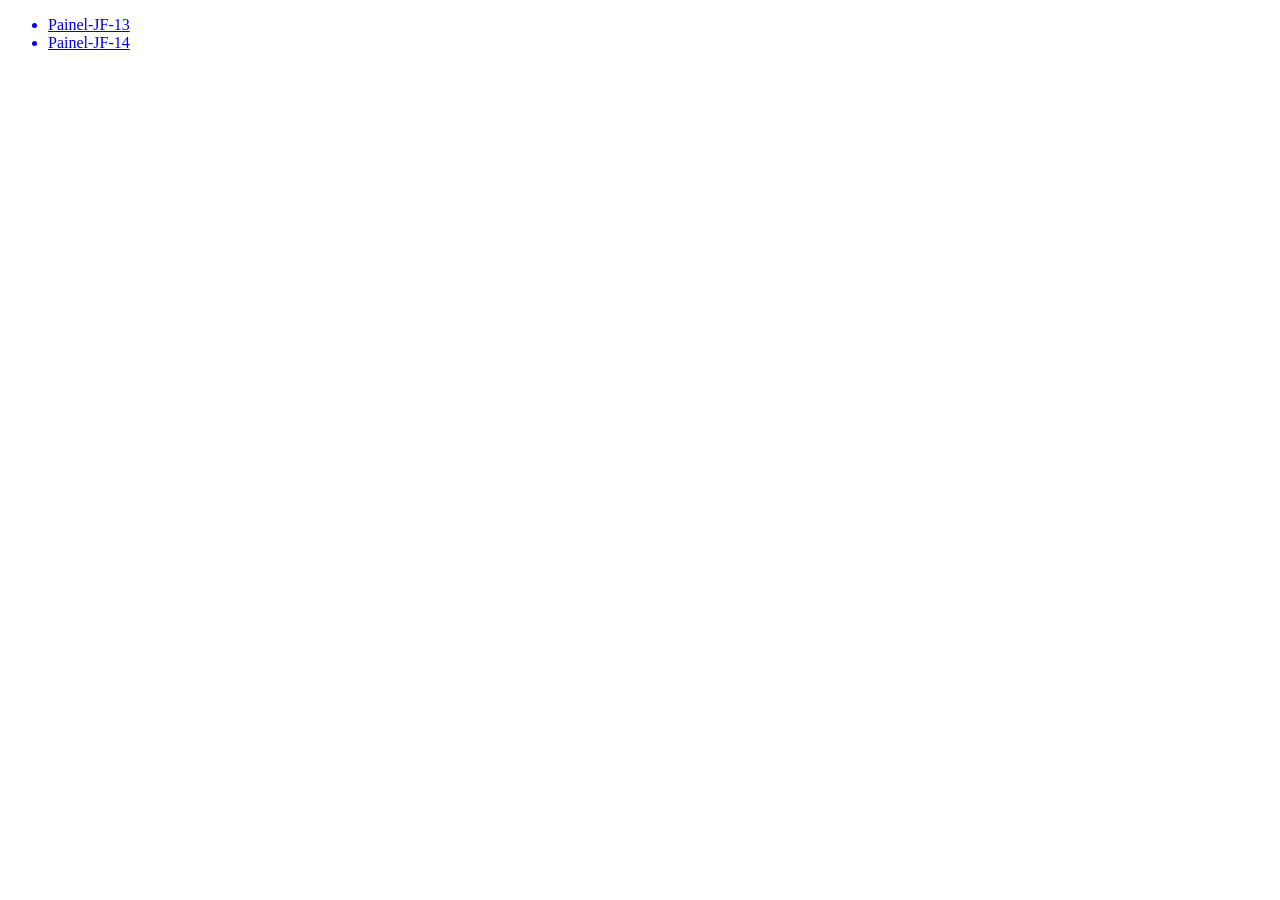
==== index.html @ 301e7f15 "feat: textContent e dataset — painel exibe dados dinamicos do colaborador" ====
<!DOCTYPE html>
<html lang="en">
<head>
    <meta charset="UTF-8">
    <meta name="viewport" content="width=device-width, initial-scale=1.0">
    <title>Hub Painel-JF</title>
    <link rel="stylesheet" href="style.css">
</head>
<body>
    <ul>
        <a href="painel-jf-13/index.html">
            <li>Painel-JF-13</li>
        </a>
        <a href="painel-jf-14/index.html">
            <li>Painel-JF-14</li>
        </a>
    </ul>
</body>
</html>
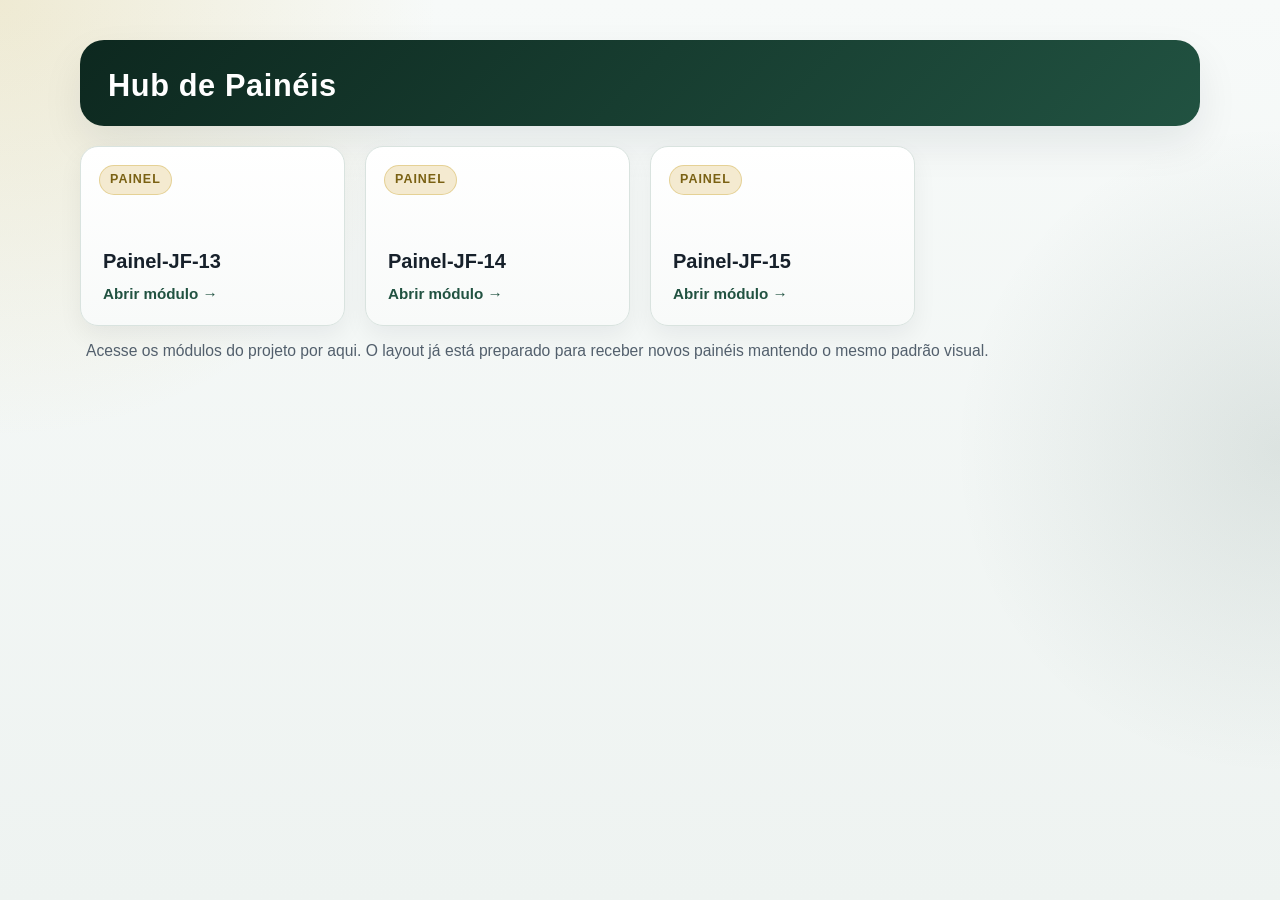
==== commit 1791d5f6: "Atualizando as pagina de home e adicionando o painel-jf-15" ====
--- a/index.html
+++ b/index.html
@@ -1,5 +1,5 @@
 <!DOCTYPE html>
-<html lang="en">
+<html lang="pt-BR">
 <head>
     <meta charset="UTF-8">
     <meta name="viewport" content="width=device-width, initial-scale=1.0">
@@ -14,6 +14,13 @@
         <a href="painel-jf-14/index.html">
             <li>Painel-JF-14</li>
         </a>
+        <a href="painel-jf-15/index.html">
+            <li>Painel-JF-15</li>
+        </a>
+        <!--
+          Para adicionar novos painéis, copie uma das linhas abaixo:
+          <a href="painel-jf-15/index.html"><li>Painel-JF-15</li></a>
+        -->
     </ul>
 </body>
-</html>+</html>
--- a/style.css
+++ b/style.css
@@ -0,0 +1,300 @@
+/* =========================================================
+   HUB DE PAINÉIS — STYLE BASE REUTILIZÁVEL
+   ---------------------------------------------------------
+   Objetivo:
+   - servir como estilo padrão da raiz do projeto
+   - facilitar a adição de novos painéis no futuro
+   - manter identidade visual próxima dos painéis internos
+
+   Como usar no futuro:
+   1) adicione um novo <a> dentro da <ul>
+   2) coloque o nome do painel dentro do <li>
+   3) o card seguirá o mesmo padrão visual automaticamente
+
+   Exemplo:
+   <a href="painel-jf-15/index.html"><li>Painel-JF-15</li></a>
+   ========================================================= */
+
+:root {
+  /* Paleta principal inspirada nos painéis */
+  --color-primary: #163a2f;
+  --color-primary-strong: #0d281f;
+  --color-primary-soft: #215241;
+  --color-accent: #c9a227;
+  --color-accent-soft: #f4ead0;
+
+  /* Neutros */
+  --color-bg: #f4f7f6;
+  --color-surface: #ffffff;
+  --color-surface-muted: #f8faf9;
+  --color-border: #d9e3df;
+  --color-text: #17212b;
+  --color-text-soft: #53606d;
+  --color-text-inverse: #ffffff;
+
+  /* Estados */
+  --color-success: #1f8f4d;
+  --color-shadow: 0 18px 40px rgba(15, 23, 42, 0.08);
+  --color-shadow-soft: 0 10px 24px rgba(15, 23, 42, 0.06);
+
+  /* Layout */
+  --radius-lg: 24px;
+  --radius-md: 18px;
+  --radius-sm: 12px;
+  --container-width: 1120px;
+  --gap: 1.25rem;
+
+  /* Tipografia */
+  --font-base: 'Segoe UI', Inter, Arial, sans-serif;
+}
+
+* {
+  box-sizing: border-box;
+  margin: 0;
+  padding: 0;
+}
+
+html {
+  scroll-behavior: smooth;
+}
+
+body {
+  min-height: 100vh;
+  font-family: var(--font-base);
+  color: var(--color-text);
+  background:
+    radial-gradient(circle at top left, rgba(201, 162, 39, 0.18), transparent 28%),
+    radial-gradient(circle at right center, rgba(22, 58, 47, 0.10), transparent 24%),
+    linear-gradient(180deg, #f7faf9 0%, #eef3f1 100%);
+  padding: 40px 20px;
+}
+
+/* ---------------------------------------------------------
+   ESTRUTURA AUTOMÁTICA SEM DEPENDER DE CLASSES NO HTML
+   --------------------------------------------------------- */
+body > ul {
+  list-style: none;
+  max-width: var(--container-width);
+  margin: 0 auto;
+  display: grid;
+  grid-template-columns: repeat(auto-fit, minmax(260px, 1fr));
+  gap: var(--gap);
+  position: relative;
+}
+
+body > ul::before {
+  content: 'Hub de Painéis';
+  grid-column: 1 / -1;
+  display: block;
+  background:
+    linear-gradient(135deg, var(--color-primary-strong), var(--color-primary-soft));
+  color: var(--color-text-inverse);
+  border-radius: var(--radius-lg);
+  padding: 28px 28px 22px;
+  box-shadow: var(--color-shadow);
+  font-size: clamp(1.6rem, 2.4vw, 2.2rem);
+  font-weight: 800;
+  letter-spacing: 0.02em;
+}
+
+body > ul::after {
+  content: 'Acesse os módulos do projeto por aqui. O layout já está preparado para receber novos painéis mantendo o mesmo padrão visual.';
+  grid-column: 1 / -1;
+  margin-top: -8px;
+  margin-bottom: 8px;
+  color: var(--color-text-soft);
+  font-size: 0.98rem;
+  line-height: 1.6;
+  padding: 0 6px;
+}
+
+body > ul > a {
+  text-decoration: none;
+  color: inherit;
+  display: block;
+  position: relative;
+  isolation: isolate;
+}
+
+body > ul > a li {
+  list-style: none;
+  min-height: 180px;
+  background: linear-gradient(180deg, var(--color-surface) 0%, var(--color-surface-muted) 100%);
+  border: 1px solid var(--color-border);
+  border-radius: var(--radius-md);
+  box-shadow: var(--color-shadow-soft);
+  padding: 22px;
+  display: flex;
+  flex-direction: column;
+  justify-content: flex-end;
+  gap: 10px;
+  position: relative;
+  overflow: hidden;
+  transition: transform 0.22s ease, box-shadow 0.22s ease, border-color 0.22s ease;
+}
+
+body > ul > a li::before {
+  content: 'Painel';
+  position: absolute;
+  top: 18px;
+  left: 18px;
+  background: var(--color-accent-soft);
+  color: #7a6113;
+  border: 1px solid rgba(201, 162, 39, 0.35);
+  padding: 6px 10px;
+  border-radius: 999px;
+  font-size: 0.78rem;
+  font-weight: 700;
+  text-transform: uppercase;
+  letter-spacing: 0.08em;
+}
+
+body > ul > a li::after {
+  content: 'Abrir módulo →';
+  font-size: 0.95rem;
+  color: var(--color-primary-soft);
+  font-weight: 700;
+}
+
+body > ul > a li {
+  font-size: 1.25rem;
+  font-weight: 800;
+  line-height: 1.25;
+}
+
+body > ul > a:hover li,
+body > ul > a:focus-visible li {
+  transform: translateY(-6px);
+  box-shadow: 0 22px 45px rgba(15, 23, 42, 0.12);
+  border-color: rgba(22, 58, 47, 0.22);
+}
+
+body > ul > a:focus-visible {
+  outline: none;
+}
+
+body > ul > a:focus-visible li {
+  box-shadow:
+    0 0 0 4px rgba(201, 162, 39, 0.22),
+    0 22px 45px rgba(15, 23, 42, 0.12);
+}
+
+/* ---------------------------------------------------------
+   VERSÃO PREPARADA PARA QUANDO VOCÊ QUISER EVOLUIR O HTML
+   ---------------------------------------------------------
+   Se depois você trocar a estrutura para classes como:
+   .hub, .hub__hero, .hub__grid, .hub-card...
+   este CSS já terá uma base pronta.
+   --------------------------------------------------------- */
+
+.hub {
+  max-width: var(--container-width);
+  margin: 0 auto;
+}
+
+.hub__hero {
+  background: linear-gradient(135deg, var(--color-primary-strong), var(--color-primary-soft));
+  border-radius: var(--radius-lg);
+  padding: 28px;
+  box-shadow: var(--color-shadow);
+  color: var(--color-text-inverse);
+  margin-bottom: 20px;
+}
+
+.hub__eyebrow {
+  display: inline-block;
+  margin-bottom: 12px;
+  background: rgba(255, 255, 255, 0.12);
+  border: 1px solid rgba(255, 255, 255, 0.14);
+  padding: 6px 12px;
+  border-radius: 999px;
+  font-size: 0.78rem;
+  text-transform: uppercase;
+  letter-spacing: 0.08em;
+  font-weight: 700;
+}
+
+.hub__title {
+  font-size: clamp(1.8rem, 2.8vw, 2.6rem);
+  font-weight: 800;
+  margin-bottom: 8px;
+}
+
+.hub__description {
+  max-width: 760px;
+  color: rgba(255, 255, 255, 0.82);
+  line-height: 1.6;
+}
+
+.hub__grid {
+  display: grid;
+  grid-template-columns: repeat(auto-fit, minmax(260px, 1fr));
+  gap: var(--gap);
+}
+
+.hub-card {
+  background: linear-gradient(180deg, var(--color-surface) 0%, var(--color-surface-muted) 100%);
+  border: 1px solid var(--color-border);
+  border-radius: var(--radius-md);
+  box-shadow: var(--color-shadow-soft);
+  padding: 22px;
+  text-decoration: none;
+  color: inherit;
+  display: flex;
+  flex-direction: column;
+  gap: 12px;
+  min-height: 200px;
+  transition: transform 0.22s ease, box-shadow 0.22s ease, border-color 0.22s ease;
+}
+
+.hub-card:hover,
+.hub-card:focus-visible {
+  transform: translateY(-6px);
+  box-shadow: 0 22px 45px rgba(15, 23, 42, 0.12);
+  border-color: rgba(22, 58, 47, 0.22);
+}
+
+.hub-card__tag {
+  align-self: flex-start;
+  background: var(--color-accent-soft);
+  color: #7a6113;
+  border: 1px solid rgba(201, 162, 39, 0.35);
+  border-radius: 999px;
+  padding: 6px 10px;
+  font-size: 0.78rem;
+  font-weight: 700;
+  text-transform: uppercase;
+  letter-spacing: 0.08em;
+}
+
+.hub-card__title {
+  font-size: 1.2rem;
+  font-weight: 800;
+}
+
+.hub-card__text {
+  color: var(--color-text-soft);
+  line-height: 1.55;
+  flex: 1;
+}
+
+.hub-card__action {
+  color: var(--color-primary-soft);
+  font-weight: 700;
+}
+
+@media (max-width: 640px) {
+  body {
+    padding: 22px 14px;
+  }
+
+  body > ul::before {
+    padding: 22px 20px 18px;
+    border-radius: 20px;
+  }
+
+  body > ul > a li {
+    min-height: 150px;
+    padding: 20px;
+  }
+}
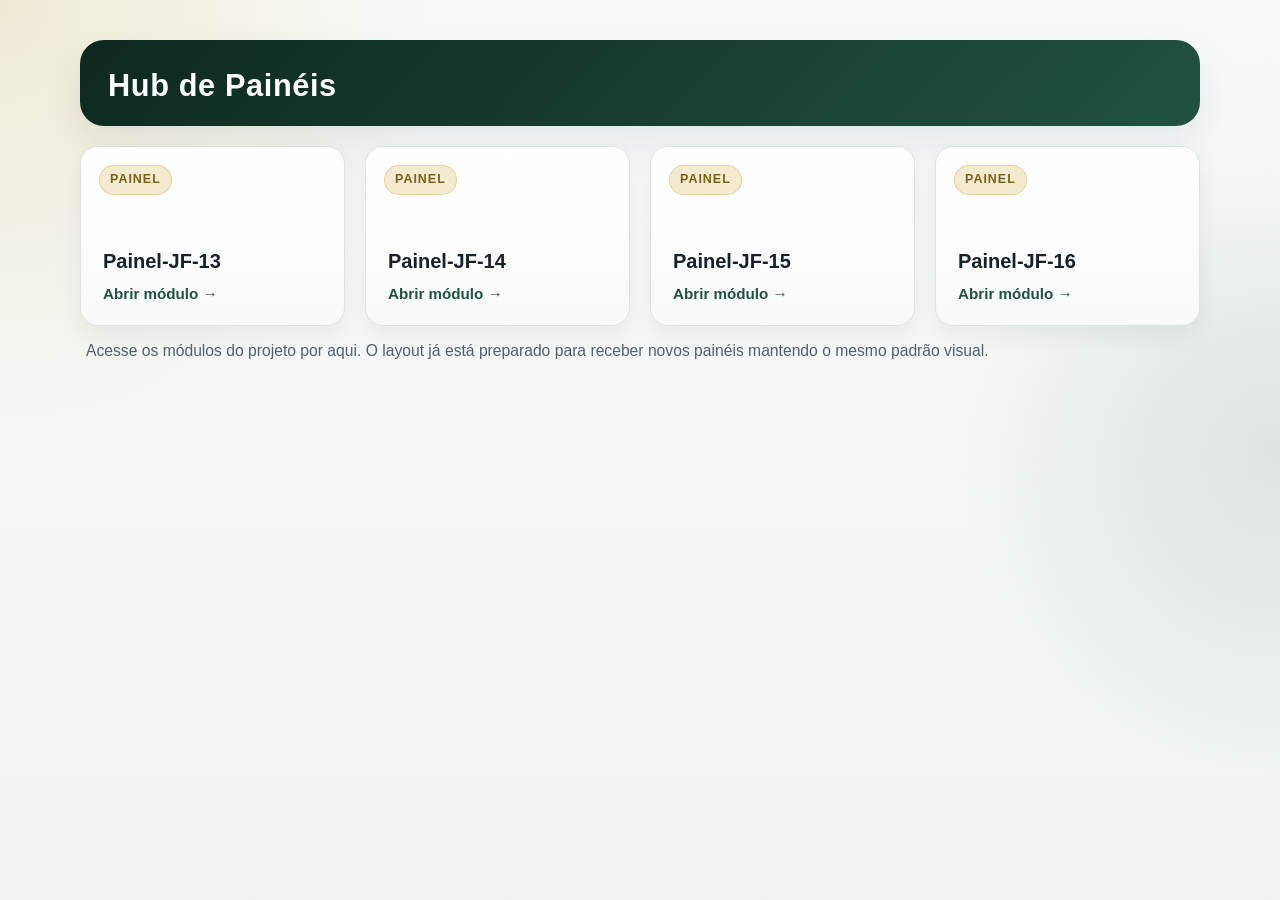
==== commit e67cbd54: "feat: aula16-classlist-filtro-jf" ====
--- a/index.html
+++ b/index.html
@@ -17,6 +17,9 @@
         <a href="painel-jf-15/index.html">
             <li>Painel-JF-15</li>
         </a>
+        <a href="painel-jf-16/index.html">
+            <li>Painel-JF-16</li>
+        </a>
         <!--
           Para adicionar novos painéis, copie uma das linhas abaixo:
           <a href="painel-jf-15/index.html"><li>Painel-JF-15</li></a>
